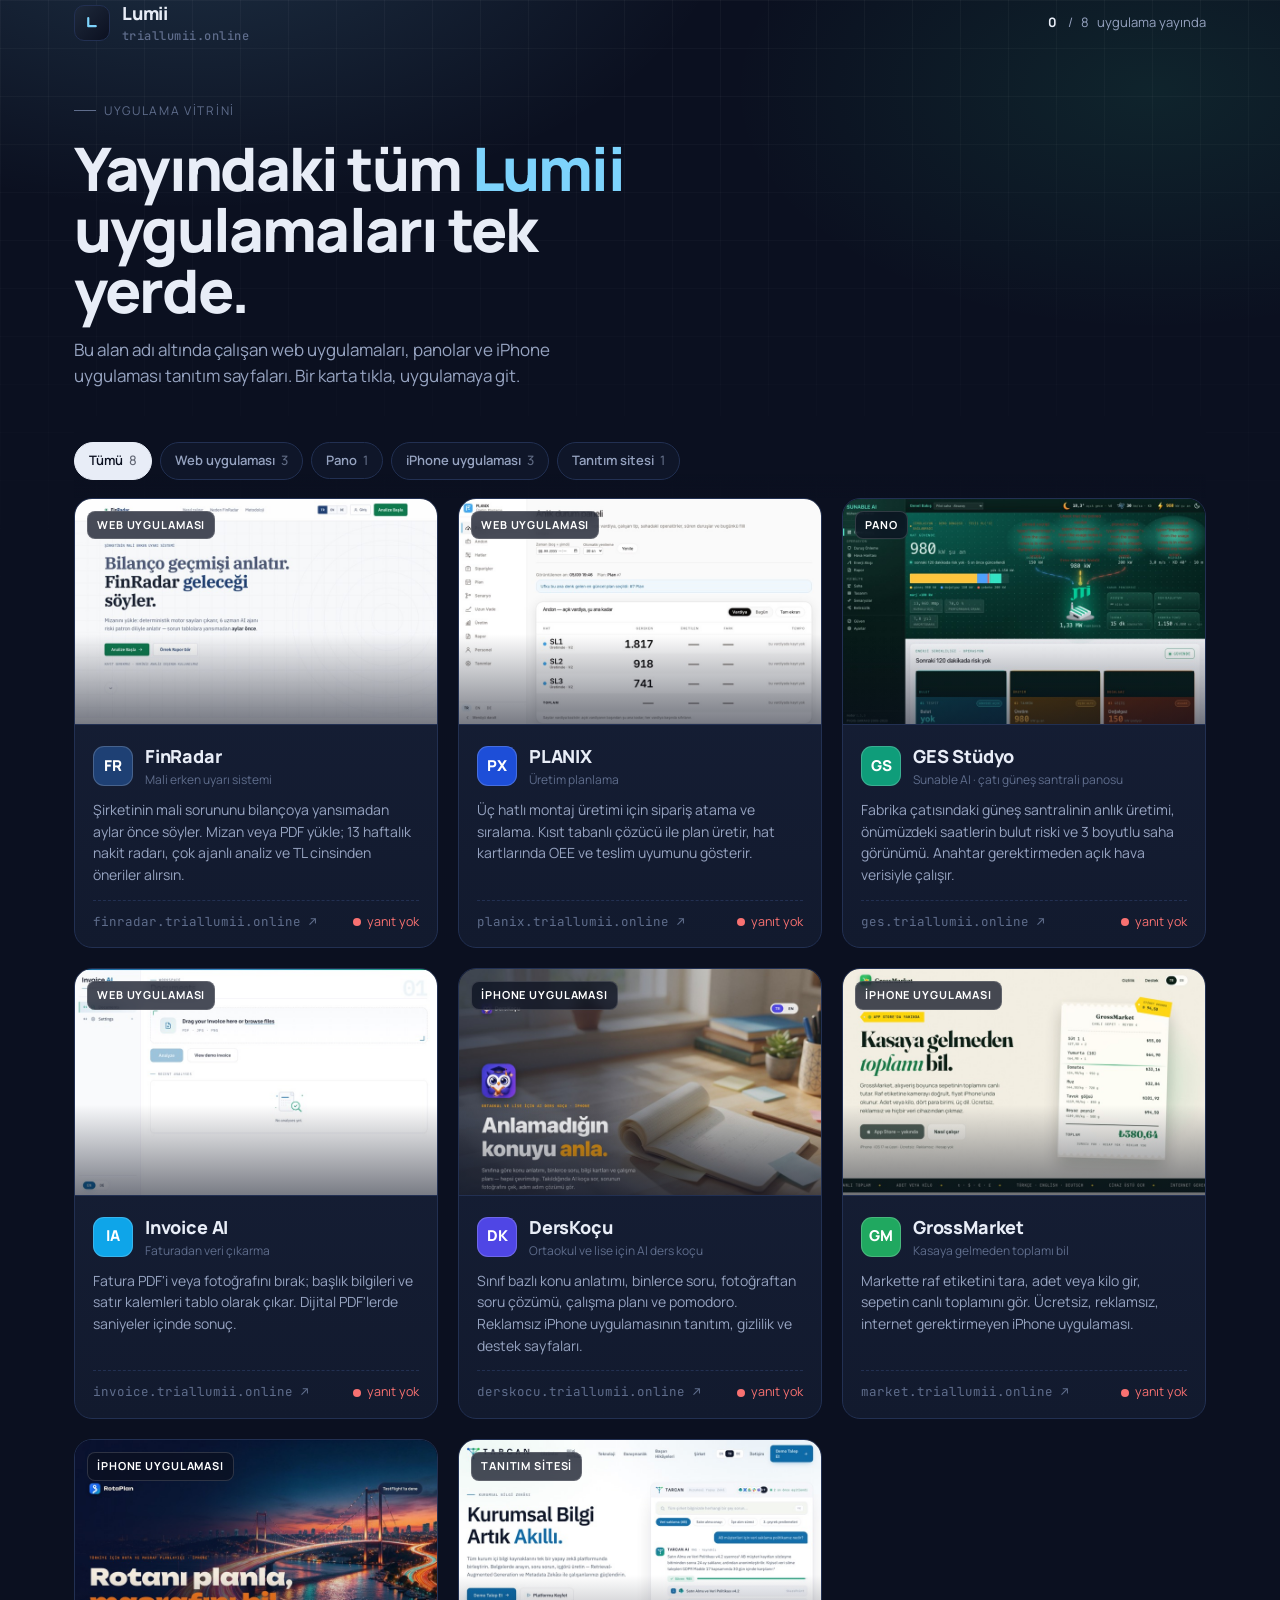
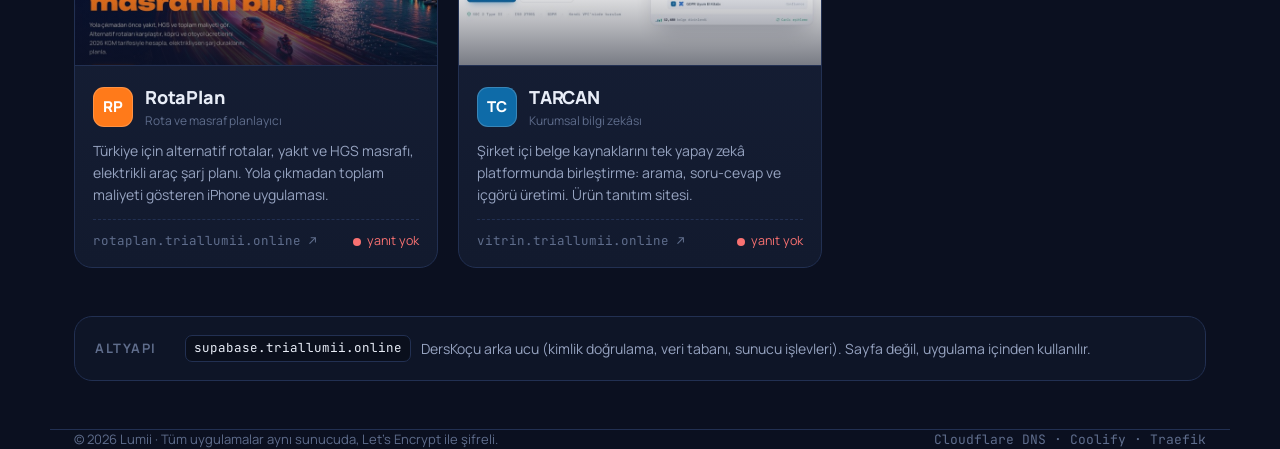
==== index.html @ c9bbf967 "triallumii.online ana sayfa: 8 proje kartı, canlılık kontrolü, nginx Dockerfile Co-Authored-By: Clau" ====
<!doctype html>
<html lang="tr">
<head>
<meta charset="utf-8">
<meta name="viewport" content="width=device-width, initial-scale=1">
<title>Lumii — triallumii.online</title>
<meta name="description" content="triallumii.online altında yayında olan Lumii uygulamaları ve tanıtım sayfaları: FinRadar, PLANIX, GES Stüdyo, Invoice AI, DersKoçu, GrossMarket, RotaPlan, TARCAN.">
<meta name="theme-color" content="#0b1020">
<meta property="og:title" content="Lumii — uygulama vitrini">
<meta property="og:description" content="triallumii.online altındaki tüm uygulamalar ve tanıtım sayfaları tek yerde.">
<link rel="icon" href="data:image/svg+xml,%3Csvg xmlns='http://www.w3.org/2000/svg' viewBox='0 0 64 64'%3E%3Crect width='64' height='64' rx='14' fill='%230b1020'/%3E%3Cpath d='M20 16v26h24' fill='none' stroke='%237dd3fc' stroke-width='7' stroke-linecap='round' stroke-linejoin='round'/%3E%3C/svg%3E">
<link rel="preconnect" href="https://fonts.googleapis.com">
<link rel="preconnect" href="https://fonts.gstatic.com" crossorigin>
<link href="https://fonts.googleapis.com/css2?family=Manrope:wght@500;600;700;800&family=JetBrains+Mono:wght@400;500&display=swap" rel="stylesheet">
<style>
  :root{
    --bg:#0b1020; --bg2:#0f172a; --card:#121a2e; --card2:#172038; --line:#223052;
    --fg:#e8edf7; --muted:#96a3c0; --dim:#5f6d8c; --accent:#7dd3fc; --ok:#34d399; --bad:#f87171; --wait:#fbbf24;
    --radius:18px;
  }
  *{box-sizing:border-box}
  html{scroll-behavior:smooth}
  body{margin:0;overflow-x:hidden;background:var(--bg);color:var(--fg);font-family:Manrope,system-ui,-apple-system,"Segoe UI",sans-serif;-webkit-font-smoothing:antialiased;line-height:1.5}
  a{color:inherit;text-decoration:none}
  .mono{font-family:"JetBrains Mono",ui-monospace,SFMono-Regular,Menlo,monospace}
  .wrap{max-width:1180px;margin:0 auto;padding:0 24px}

  /* arka plan dokusu */
  .bg{position:fixed;inset:0;z-index:-1;background:
      radial-gradient(900px 500px at 15% -10%, rgba(125,211,252,.16), transparent 60%),
      radial-gradient(700px 400px at 90% 10%, rgba(52,211,153,.10), transparent 60%),
      var(--bg)}
  .bg:after{content:"";position:absolute;inset:0;background-image:linear-gradient(rgba(255,255,255,.035) 1px,transparent 1px),linear-gradient(90deg,rgba(255,255,255,.035) 1px,transparent 1px);background-size:48px 48px;mask-image:linear-gradient(#000 0%,transparent 70%)}

  header{padding:28px 0}
  .top{display:flex;align-items:center;justify-content:space-between;gap:16px}
  .brand{display:flex;align-items:center;gap:12px;font-weight:800;letter-spacing:-.01em;font-size:18px}
  .brand .mark{width:36px;height:36px;border-radius:10px;background:linear-gradient(135deg,#1e293b,#0b1020);border:1px solid var(--line);display:grid;place-items:center}
  .brand .mark svg{width:20px;height:20px}
  .brand small{display:block;font-weight:500;font-size:12px;color:var(--dim);letter-spacing:.04em}
  .status{display:flex;align-items:center;gap:8px;font-size:13px;color:var(--muted)}
  .status b{color:var(--fg);font-weight:700}

  .hero{padding:48px 0 28px}
  .hero h1{font-size:clamp(34px,5.4vw,60px);line-height:1.02;letter-spacing:-.03em;margin:0 0 16px;font-weight:800;max-width:14ch}
  .hero h1 span{color:var(--accent)}
  .hero p{font-size:17px;color:var(--muted);max-width:56ch;margin:0}
  .kicker{display:inline-flex;align-items:center;gap:8px;font-size:12px;letter-spacing:.14em;text-transform:uppercase;color:var(--dim);margin-bottom:18px}
  .kicker:before{content:"";width:22px;height:1px;background:var(--dim)}

  .filters{display:flex;flex-wrap:wrap;gap:8px;padding:26px 0 18px;position:sticky;top:0;z-index:5;background:linear-gradient(var(--bg) 70%,transparent)}
  .chip{border:1px solid var(--line);background:rgba(18,26,46,.7);color:var(--muted);padding:8px 14px;border-radius:999px;font:inherit;font-size:13px;font-weight:600;cursor:pointer;backdrop-filter:blur(8px);transition:.15s}
  .chip:hover{color:var(--fg);border-color:#33466f}
  .chip[aria-pressed="true"]{background:var(--fg);color:var(--bg);border-color:var(--fg)}
  .chip .n{opacity:.6;margin-left:6px;font-weight:500}

  .grid{display:grid;grid-template-columns:repeat(auto-fill,minmax(min(300px,100%),1fr));gap:20px;padding-bottom:40px}
  .card{position:relative;min-width:0;display:flex;flex-direction:column;background:linear-gradient(180deg,var(--card2),var(--card));border:1px solid var(--line);border-radius:var(--radius);overflow:hidden;transition:transform .2s ease,border-color .2s ease,box-shadow .2s ease;--c:var(--accent)}
  .card:hover{transform:translateY(-4px);border-color:color-mix(in srgb,var(--c) 55%,var(--line));box-shadow:0 20px 50px -24px color-mix(in srgb,var(--c) 60%,transparent)}
  .card[hidden]{display:none}
  .shot{position:relative;aspect-ratio:16/10;overflow:hidden;background:#0a0f1c;border-bottom:1px solid var(--line)}
  .shot img{width:100%;height:100%;object-fit:cover;object-position:top;display:block;transition:transform .5s ease}
  .card:hover .shot img{transform:scale(1.03)}
  .shot:after{content:"";position:absolute;inset:0;background:linear-gradient(180deg,transparent 60%,rgba(11,16,32,.55))}
  .tag{position:absolute;top:12px;left:12px;z-index:1;font-size:11px;font-weight:700;letter-spacing:.08em;text-transform:uppercase;padding:5px 9px;border-radius:8px;background:rgba(11,16,32,.75);color:#fff;border:1px solid rgba(255,255,255,.15);backdrop-filter:blur(6px)}
  .body{padding:18px 18px 16px;display:flex;flex-direction:column;gap:10px;flex:1}
  .head{display:flex;align-items:center;gap:12px}
  .logo{width:40px;height:40px;border-radius:11px;flex:none;display:grid;place-items:center;font-weight:800;font-size:15px;color:#fff;background:var(--c);box-shadow:inset 0 0 0 1px rgba(255,255,255,.18)}
  .head h2{margin:0;font-size:18px;letter-spacing:-.01em;font-weight:800}
  .head .sub{font-size:12px;color:var(--dim);margin-top:1px}
  .desc{margin:0;color:var(--muted);font-size:14px;line-height:1.55;flex:1}
  .foot{display:flex;flex-wrap:wrap;align-items:center;justify-content:space-between;gap:10px;margin-top:4px;padding-top:12px;border-top:1px dashed var(--line);font-size:12.5px}
  .url{color:var(--dim);overflow-wrap:anywhere}
  .card:hover .url{color:var(--accent)}
  .live{display:inline-flex;align-items:center;gap:6px;color:var(--dim);white-space:nowrap}
  .live i{width:8px;height:8px;border-radius:50%;background:var(--dim);box-shadow:0 0 0 0 transparent}
  .live[data-state="ok"]{color:var(--ok)}   .live[data-state="ok"] i{background:var(--ok);box-shadow:0 0 0 4px rgba(52,211,153,.15)}
  .live[data-state="bad"]{color:var(--bad)} .live[data-state="bad"] i{background:var(--bad)}
  .live[data-state="wait"] i{background:var(--wait);animation:pulse 1s infinite alternate}
  @keyframes pulse{to{opacity:.35}}
  .go{position:absolute;inset:0;z-index:2}

  .infra{margin:8px 0 48px;border:1px solid var(--line);border-radius:var(--radius);padding:18px 20px;background:rgba(18,26,46,.5);display:flex;flex-wrap:wrap;align-items:center;gap:14px 28px}
  .infra h3{margin:0;font-size:13px;letter-spacing:.12em;text-transform:uppercase;color:var(--dim);font-weight:700}
  .infra .row{display:flex;align-items:center;gap:10px;font-size:14px;color:var(--muted)}
  .infra code{font-family:"JetBrains Mono",monospace;font-size:12.5px;color:var(--fg);background:#0a0f1c;border:1px solid var(--line);padding:3px 8px;border-radius:7px}

  footer{border-top:1px solid var(--line);padding:26px 0 40px;color:var(--dim);font-size:13px;display:flex;flex-wrap:wrap;gap:8px 24px;justify-content:space-between}
  footer a:hover{color:var(--fg)}

  @media (prefers-reduced-motion:reduce){*{transition:none!important;animation:none!important}}
  @media (max-width:640px){.hero{padding:28px 0 12px}.hero p{font-size:15px}.filters{padding-top:18px}.top{align-items:flex-start}.status{display:none}}
</style>
</head>
<body>
<div class="bg" aria-hidden="true"></div>

<header class="wrap">
  <div class="top">
    <a class="brand" href="/">
      <span class="mark" aria-hidden="true"><svg viewBox="0 0 64 64" fill="none"><path d="M20 16v26h24" stroke="#7dd3fc" stroke-width="7" stroke-linecap="round" stroke-linejoin="round"/></svg></span>
      <span>Lumii<small class="mono">triallumii.online</small></span>
    </a>
    <div class="status" id="summary"><b id="okCount">–</b>&nbsp;/ <span id="total">0</span> uygulama yayında</div>
  </div>
</header>

<main class="wrap">
  <section class="hero">
    <div class="kicker">Uygulama vitrini</div>
    <h1>Yayındaki tüm <span>Lumii</span> uygulamaları tek yerde.</h1>
    <p>Bu alan adı altında çalışan web uygulamaları, panolar ve iPhone uygulaması tanıtım sayfaları. Bir karta tıkla, uygulamaya git.</p>
  </section>

  <div class="filters" id="filters" role="group" aria-label="Kategoriye göre süz">
    <button class="chip" aria-pressed="true" data-f="all">Tümü<span class="n"></span></button>
    <button class="chip" aria-pressed="false" data-f="web">Web uygulaması<span class="n"></span></button>
    <button class="chip" aria-pressed="false" data-f="pano">Pano<span class="n"></span></button>
    <button class="chip" aria-pressed="false" data-f="ios">iPhone uygulaması<span class="n"></span></button>
    <button class="chip" aria-pressed="false" data-f="site">Tanıtım sitesi<span class="n"></span></button>
  </div>

  <section class="grid" id="grid" aria-label="Projeler"></section>

  <section class="infra" aria-label="Altyapı">
    <h3>Altyapı</h3>
    <div class="row"><code>supabase.triallumii.online</code> DersKoçu arka ucu (kimlik doğrulama, veri tabanı, sunucu işlevleri). Sayfa değil, uygulama içinden kullanılır.</div>
  </section>
</main>

<footer class="wrap">
  <span>© <span id="year"></span> Lumii · Tüm uygulamalar aynı sunucuda, Let's Encrypt ile şifreli.</span>
  <span class="mono">Cloudflare DNS · Coolify · Traefik</span>
</footer>

<script>
const PROJECTS = [
  { id:"finradar", name:"FinRadar", sub:"Mali erken uyarı sistemi", cat:"web", color:"#1e4074", mark:"FR",
    desc:"Şirketinin mali sorununu bilançoya yansımadan aylar önce söyler. Mizan veya PDF yükle; 13 haftalık nakit radarı, çok ajanlı analiz ve TL cinsinden öneriler alırsın." },
  { id:"planix", name:"PLANIX", sub:"Üretim planlama", cat:"web", color:"#1d4ed8", mark:"PX",
    desc:"Üç hatlı montaj üretimi için sipariş atama ve sıralama. Kısıt tabanlı çözücü ile plan üretir, hat kartlarında OEE ve teslim uyumunu gösterir." },
  { id:"ges", name:"GES Stüdyo", sub:"Sunable AI · çatı güneş santrali panosu", cat:"pano", color:"#0f9d7a", mark:"GS",
    desc:"Fabrika çatısındaki güneş santralinin anlık üretimi, önümüzdeki saatlerin bulut riski ve 3 boyutlu saha görünümü. Anahtar gerektirmeden açık hava verisiyle çalışır." },
  { id:"invoice", name:"Invoice AI", sub:"Faturadan veri çıkarma", cat:"web", color:"#0ea5e9", mark:"IA",
    desc:"Fatura PDF'i veya fotoğrafını bırak; başlık bilgileri ve satır kalemleri tablo olarak çıkar. Dijital PDF'lerde saniyeler içinde sonuç." },
  { id:"derskocu", name:"DersKoçu", sub:"Ortaokul ve lise için AI ders koçu", cat:"ios", color:"#4f46e5", mark:"DK",
    desc:"Sınıf bazlı konu anlatımı, binlerce soru, fotoğraftan soru çözümü, çalışma planı ve pomodoro. Reklamsız iPhone uygulamasının tanıtım, gizlilik ve destek sayfaları." },
  { id:"market", name:"GrossMarket", sub:"Kasaya gelmeden toplamı bil", cat:"ios", color:"#20a860", mark:"GM",
    desc:"Markette raf etiketini tara, adet veya kilo gir, sepetin canlı toplamını gör. Ücretsiz, reklamsız, internet gerektirmeyen iPhone uygulaması." },
  { id:"rotaplan", name:"RotaPlan", sub:"Rota ve masraf planlayıcı", cat:"ios", color:"#ff7a1a", mark:"RP",
    desc:"Türkiye için alternatif rotalar, yakıt ve HGS masrafı, elektrikli araç şarj planı. Yola çıkmadan toplam maliyeti gösteren iPhone uygulaması." },
  { id:"vitrin", name:"TARCAN", sub:"Kurumsal bilgi zekâsı", cat:"site", color:"#0e6ba8", mark:"TC",
    desc:"Şirket içi belge kaynaklarını tek yapay zekâ platformunda birleştirme: arama, soru-cevap ve içgörü üretimi. Ürün tanıtım sitesi." },
];
const CATS = { web:"Web uygulaması", pano:"Pano", ios:"iPhone uygulaması", site:"Tanıtım sitesi" };

const grid = document.getElementById("grid");
grid.innerHTML = PROJECTS.map(p => {
  const url = `https://${p.id}.triallumii.online`;
  return `<article class="card" data-cat="${p.cat}" style="--c:${p.color}">
    <div class="shot"><span class="tag">${CATS[p.cat]}</span><img src="/assets/${p.id}.jpg" alt="${p.name} ekran görüntüsü" loading="lazy" width="800" height="500"></div>
    <div class="body">
      <div class="head"><span class="logo" aria-hidden="true">${p.mark}</span><div><h2>${p.name}</h2><div class="sub">${p.sub}</div></div></div>
      <p class="desc">${p.desc}</p>
      <div class="foot"><span class="url mono">${p.id}.triallumii.online ↗</span><span class="live" data-state="wait" data-url="${url}"><i></i><span>kontrol</span></span></div>
    </div>
    <a class="go" href="${url}" aria-label="${p.name} uygulamasını aç"></a>
  </article>`;
}).join("");

/* süzgeç */
const chips = [...document.querySelectorAll("#filters .chip")];
const counts = { all: PROJECTS.length };
PROJECTS.forEach(p => counts[p.cat] = (counts[p.cat]||0)+1);
chips.forEach(c => { c.querySelector(".n").textContent = counts[c.dataset.f] || 0; });
chips.forEach(c => c.addEventListener("click", () => {
  chips.forEach(x => x.setAttribute("aria-pressed", x===c));
  const f = c.dataset.f;
  document.querySelectorAll(".card").forEach(card => card.hidden = !(f==="all" || card.dataset.cat===f));
}));

/* canlılık kontrolü: siteler farklı kaynaklarda, bu yüzden yalnız erişilebilirliği ölçer */
document.getElementById("total").textContent = PROJECTS.length;
let ok = 0;
async function ping(el){
  const ctrl = new AbortController(); const t = setTimeout(() => ctrl.abort(), 7000);
  try { await fetch(el.dataset.url + "/?_=" + Date.now(), { mode:"no-cors", cache:"no-store", signal:ctrl.signal });
        el.dataset.state = "ok"; el.lastElementChild.textContent = "yayında"; ok++; }
  catch { el.dataset.state = "bad"; el.lastElementChild.textContent = "yanıt yok"; }
  finally { clearTimeout(t); document.getElementById("okCount").textContent = ok; }
}
document.querySelectorAll(".live").forEach(ping);
document.getElementById("year").textContent = new Date().getFullYear();
</script>
</body>
</html>
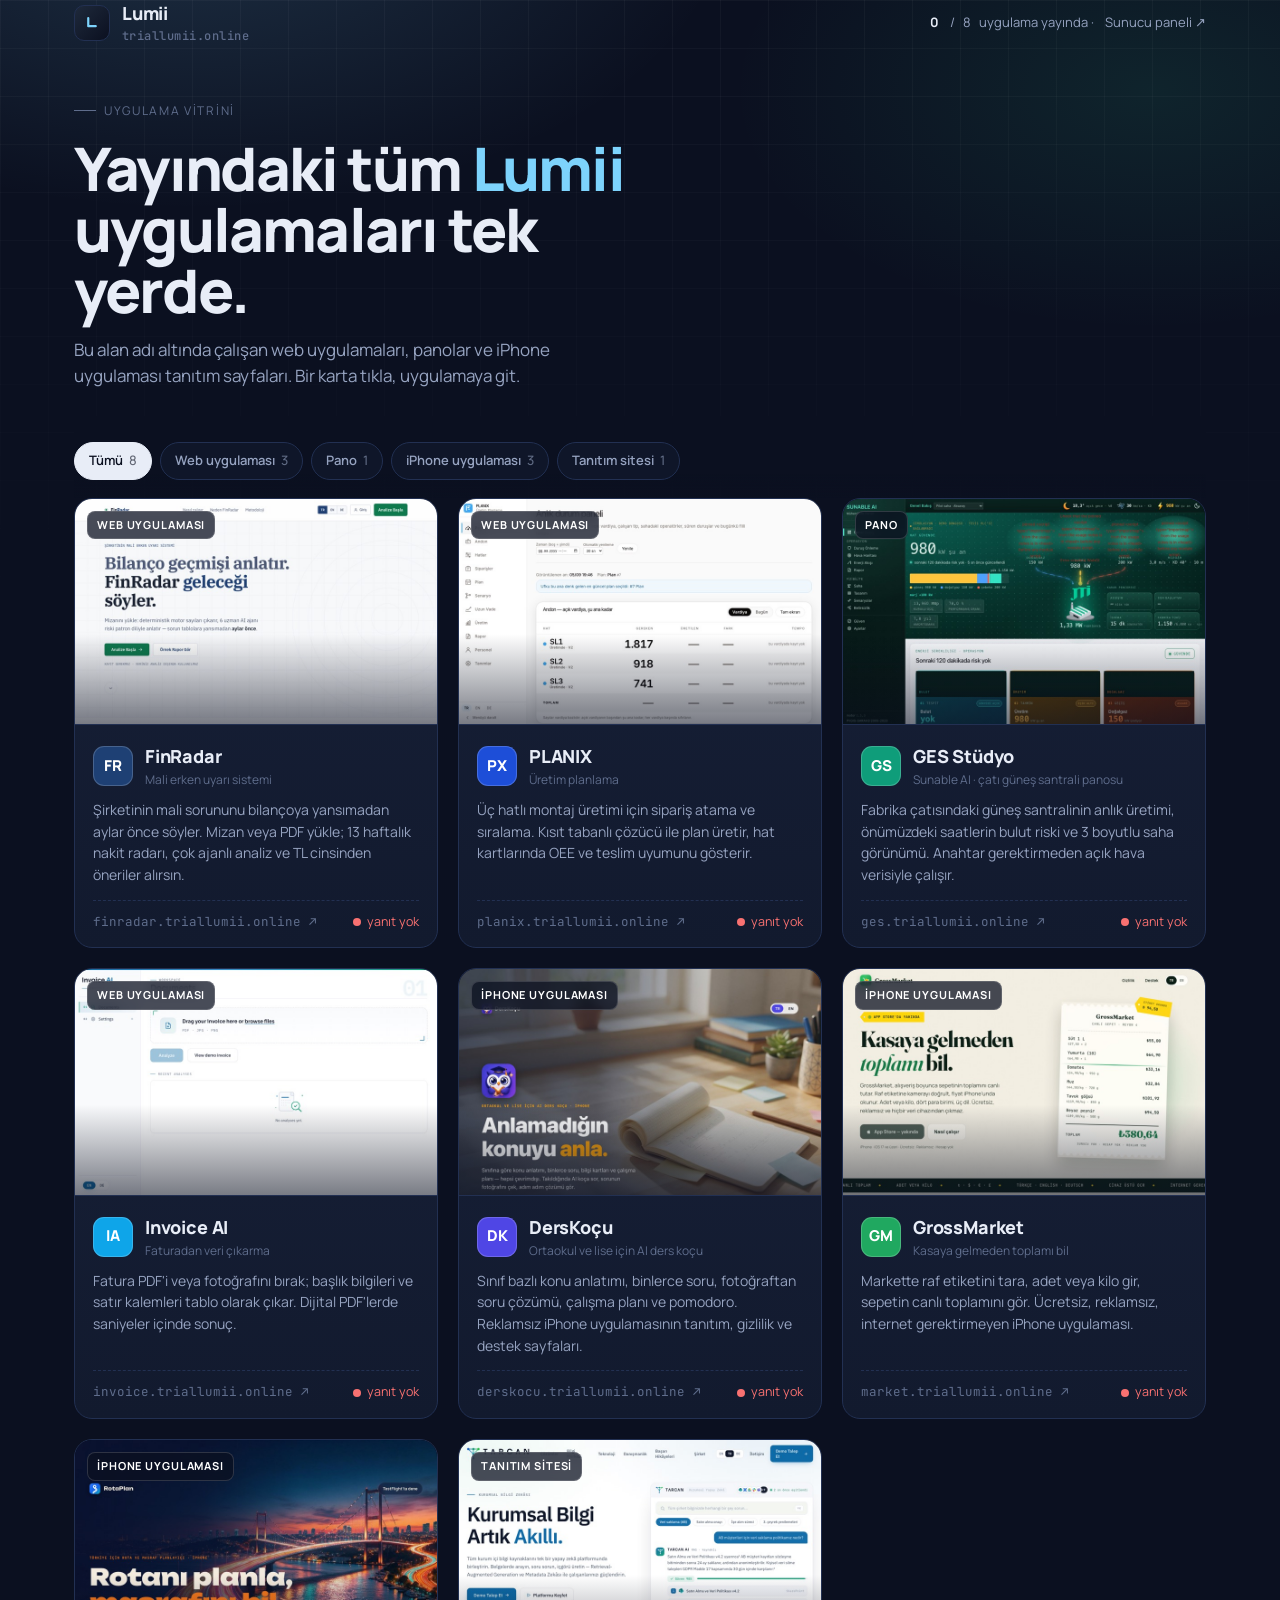
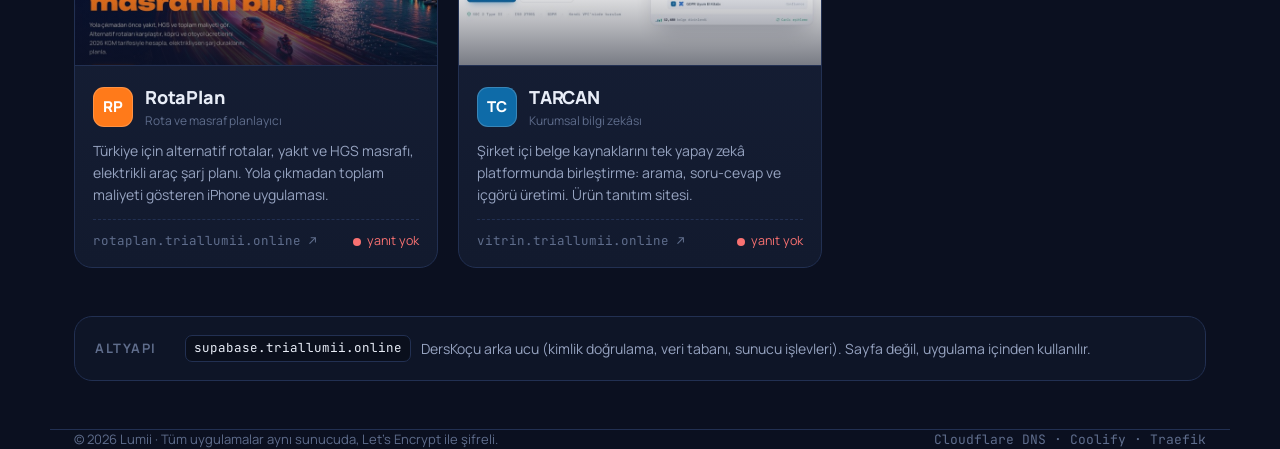
==== commit bda72fb9: "Sunucu paneli (/durum): stdlib durum ajanı + basic auth + compose Co-Authored-By: Claude Fable 5.1 <" ====
--- a/index.html
+++ b/index.html
@@ -101,7 +101,7 @@
       <span class="mark" aria-hidden="true"><svg viewBox="0 0 64 64" fill="none"><path d="M20 16v26h24" stroke="#7dd3fc" stroke-width="7" stroke-linecap="round" stroke-linejoin="round"/></svg></span>
       <span>Lumii<small class="mono">triallumii.online</small></span>
     </a>
-    <div class="status" id="summary"><b id="okCount">–</b>&nbsp;/ <span id="total">0</span> uygulama yayında</div>
+    <div class="status" id="summary"><b id="okCount">–</b>&nbsp;/ <span id="total">0</span> uygulama yayında&nbsp;·&nbsp;<a href="/durum" title="Şifre korumalı sunucu paneli">Sunucu paneli ↗</a></div>
   </div>
 </header>
 
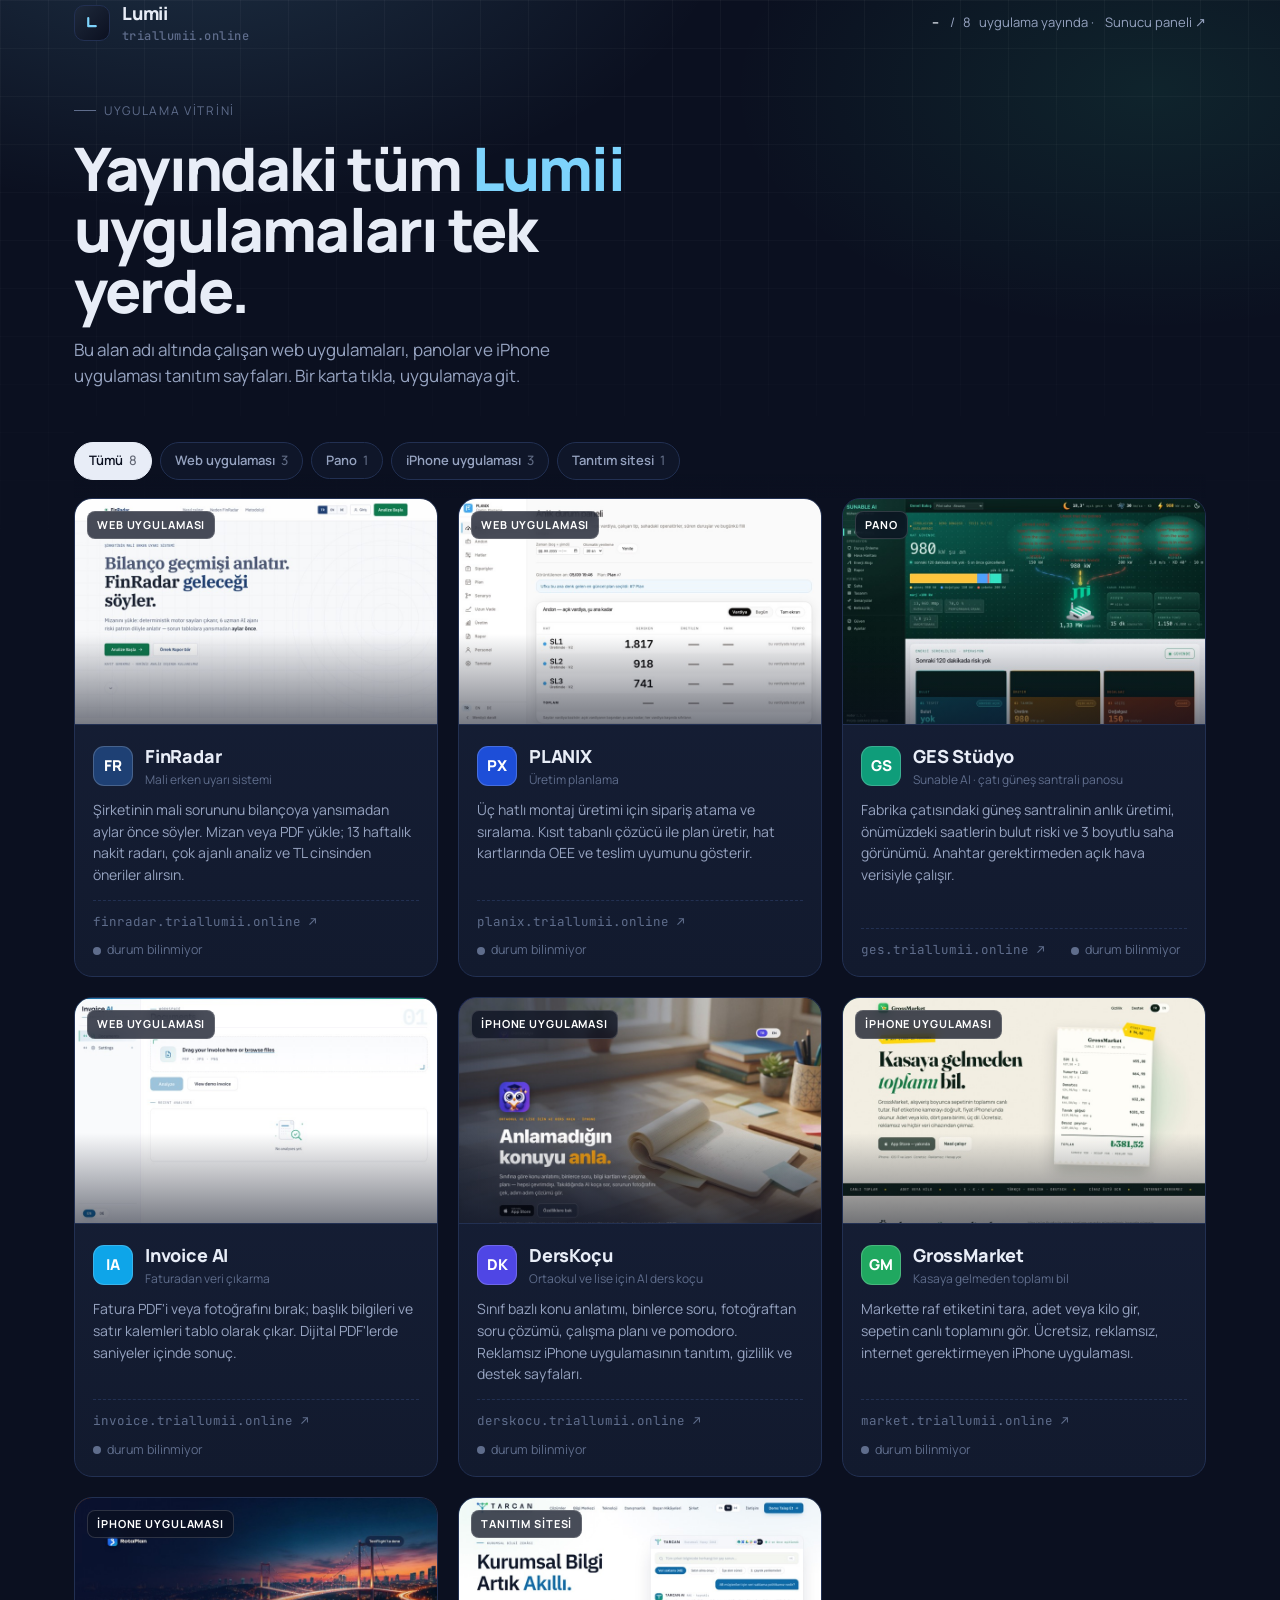
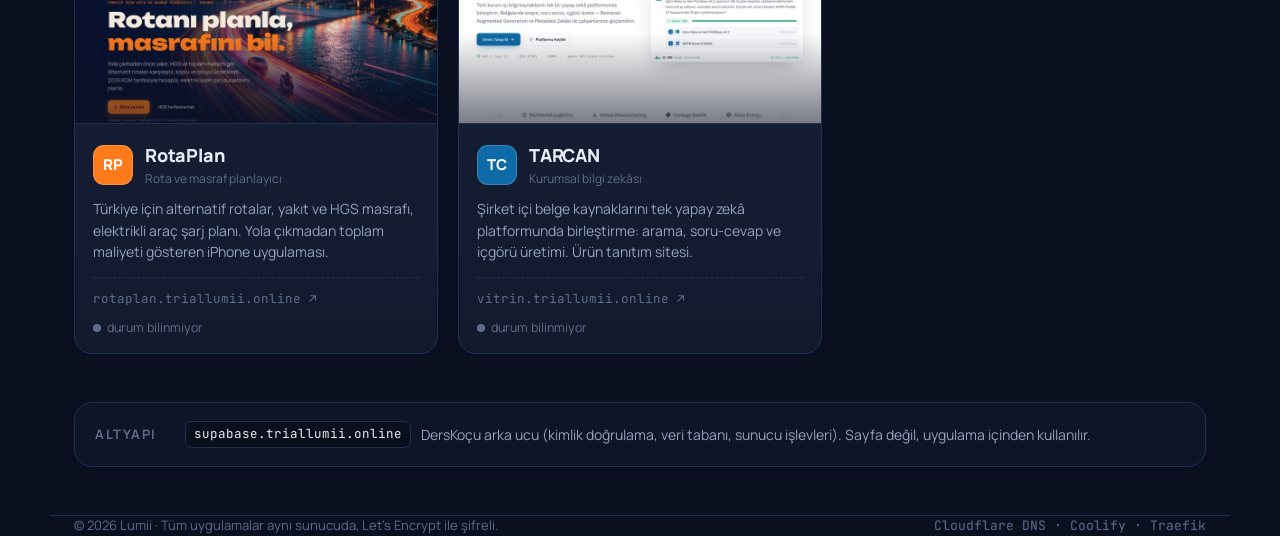
==== commit 21b2f0f3: "Panele 2FA girisi, guvenlik panosu ve dogru canlilik rozetleri ekle - Basic auth yerine sifre + TOTP" ====
--- a/index.html
+++ b/index.html
@@ -58,11 +58,15 @@
   .card{position:relative;min-width:0;display:flex;flex-direction:column;background:linear-gradient(180deg,var(--card2),var(--card));border:1px solid var(--line);border-radius:var(--radius);overflow:hidden;transition:transform .2s ease,border-color .2s ease,box-shadow .2s ease;--c:var(--accent)}
   .card:hover{transform:translateY(-4px);border-color:color-mix(in srgb,var(--c) 55%,var(--line));box-shadow:0 20px 50px -24px color-mix(in srgb,var(--c) 60%,transparent)}
   .card[hidden]{display:none}
-  .shot{position:relative;aspect-ratio:16/10;overflow:hidden;background:#0a0f1c;border-bottom:1px solid var(--line)}
-  .shot img{width:100%;height:100%;object-fit:cover;object-position:top;display:block;transition:transform .5s ease}
+  .shot{position:relative;z-index:0;aspect-ratio:16/10;overflow:hidden;background:#0a0f1c;border-bottom:1px solid var(--line)}
+  .shot img{position:relative;z-index:1;width:100%;height:100%;object-fit:cover;object-position:top;display:block;transition:transform .5s ease}
   .card:hover .shot img{transform:scale(1.03)}
-  .shot:after{content:"";position:absolute;inset:0;background:linear-gradient(180deg,transparent 60%,rgba(11,16,32,.55))}
-  .tag{position:absolute;top:12px;left:12px;z-index:1;font-size:11px;font-weight:700;letter-spacing:.08em;text-transform:uppercase;padding:5px 9px;border-radius:8px;background:rgba(11,16,32,.75);color:#fff;border:1px solid rgba(255,255,255,.15);backdrop-filter:blur(6px)}
+  .shot:after{content:"";position:absolute;inset:0;z-index:2;background:linear-gradient(180deg,transparent 60%,rgba(11,16,32,.55))}
+  .fallback{position:absolute;inset:0;z-index:0;display:grid;place-content:center;justify-items:center;gap:10px;text-align:center;padding:16px;
+    background:linear-gradient(150deg,color-mix(in srgb,var(--c) 60%,#0a0f1c),#0a0f1c 78%)}
+  .fallback b{font-size:30px;font-weight:800;letter-spacing:.04em;color:#fff;opacity:.95;line-height:1}
+  .fallback span{font-size:12px;color:rgba(255,255,255,.6);letter-spacing:.06em}
+  .tag{position:absolute;top:12px;left:12px;z-index:3;font-size:11px;font-weight:700;letter-spacing:.08em;text-transform:uppercase;padding:5px 9px;border-radius:8px;background:rgba(11,16,32,.75);color:#fff;border:1px solid rgba(255,255,255,.15);backdrop-filter:blur(6px)}
   .body{padding:18px 18px 16px;display:flex;flex-direction:column;gap:10px;flex:1}
   .head{display:flex;align-items:center;gap:12px}
   .logo{width:40px;height:40px;border-radius:11px;flex:none;display:grid;place-items:center;font-weight:800;font-size:15px;color:#fff;background:var(--c);box-shadow:inset 0 0 0 1px rgba(255,255,255,.18)}
@@ -76,7 +80,9 @@
   .live i{width:8px;height:8px;border-radius:50%;background:var(--dim);box-shadow:0 0 0 0 transparent}
   .live[data-state="ok"]{color:var(--ok)}   .live[data-state="ok"] i{background:var(--ok);box-shadow:0 0 0 4px rgba(52,211,153,.15)}
   .live[data-state="bad"]{color:var(--bad)} .live[data-state="bad"] i{background:var(--bad)}
+  .live[data-state="na"]{color:var(--dim)}  .live[data-state="na"] i{background:var(--dim)}
   .live[data-state="wait"] i{background:var(--wait);animation:pulse 1s infinite alternate}
+  .live .ms{color:var(--dim);font-size:11px;font-weight:500}
   @keyframes pulse{to{opacity:.35}}
   .go{position:absolute;inset:0;z-index:2}
 
@@ -158,11 +164,13 @@
 grid.innerHTML = PROJECTS.map(p => {
   const url = `https://${p.id}.triallumii.online`;
   return `<article class="card" data-cat="${p.cat}" style="--c:${p.color}">
-    <div class="shot"><span class="tag">${CATS[p.cat]}</span><img src="/assets/${p.id}.jpg" alt="${p.name} ekran görüntüsü" loading="lazy" width="800" height="500"></div>
+    <div class="shot"><span class="tag">${CATS[p.cat]}</span>
+      <div class="fallback" aria-hidden="true"><b>${p.mark}</b><span>${p.name}</span></div>
+      <img src="/assets/${p.id}.jpg" data-src="/assets/${p.id}.jpg" alt="${p.name} ekran görüntüsü" loading="lazy" width="800" height="500" onerror="shotFail(this)"></div>
     <div class="body">
       <div class="head"><span class="logo" aria-hidden="true">${p.mark}</span><div><h2>${p.name}</h2><div class="sub">${p.sub}</div></div></div>
       <p class="desc">${p.desc}</p>
-      <div class="foot"><span class="url mono">${p.id}.triallumii.online ↗</span><span class="live" data-state="wait" data-url="${url}"><i></i><span>kontrol</span></span></div>
+      <div class="foot"><span class="url mono">${p.id}.triallumii.online ↗</span><span class="live" data-state="wait" data-id="${p.id}"><i></i><span class="lbl">kontrol</span><span class="ms mono"></span></span></div>
     </div>
     <a class="go" href="${url}" aria-label="${p.name} uygulamasını aç"></a>
   </article>`;
@@ -179,17 +187,60 @@
   document.querySelectorAll(".card").forEach(card => card.hidden = !(f==="all" || card.dataset.cat===f));
 }));
 
-/* canlılık kontrolü: siteler farklı kaynaklarda, bu yüzden yalnız erişilebilirliği ölçer */
+/* ekran görüntüsü yüklenemezse: bir kez yeniden dene, sonra renkli yedeğe düş */
+function shotFail(img){
+  if(!img.dataset.retried){ img.dataset.retried = "1"; img.src = img.dataset.src + "?r=" + Date.now(); return; }
+  img.remove();
+}
+
+/* canlılık: tarayıcı tahmini değil, sunucunun gerçek prob sonucu (/api/public/apps) */
+const STATUS_URL = "/api/public/apps";
+const okCount = document.getElementById("okCount");
+const summary = document.getElementById("summary");
+const lives = new Map([...document.querySelectorAll(".live")].map(el => [el.dataset.id, el]));
 document.getElementById("total").textContent = PROJECTS.length;
-let ok = 0;
-async function ping(el){
-  const ctrl = new AbortController(); const t = setTimeout(() => ctrl.abort(), 7000);
-  try { await fetch(el.dataset.url + "/?_=" + Date.now(), { mode:"no-cors", cache:"no-store", signal:ctrl.signal });
-        el.dataset.state = "ok"; el.lastElementChild.textContent = "yayında"; ok++; }
-  catch { el.dataset.state = "bad"; el.lastElementChild.textContent = "yanıt yok"; }
-  finally { clearTimeout(t); document.getElementById("okCount").textContent = ok; }
+
+function setLive(el, state, label, ms){
+  if(!el) return;
+  el.dataset.state = state;
+  el.querySelector(".lbl").textContent = label;
+  el.querySelector(".ms").textContent = (state !== "na" && Number.isFinite(ms)) ? Math.round(ms) + " ms" : "";
 }
-document.querySelectorAll(".live").forEach(ping);
+
+async function refreshStatus(){
+  let apps = null, at = null;
+  try{
+    const ctrl = new AbortController(); const t = setTimeout(() => ctrl.abort(), 8000);
+    const r = await fetch(STATUS_URL + "?_=" + Date.now(), { cache:"no-store", signal:ctrl.signal });
+    clearTimeout(t);
+    if(r.ok){
+      const d = await r.json();
+      if(d && d.apps && typeof d.apps === "object"){ apps = d.apps; at = d.generated_at; }
+    }
+  }catch{}
+
+  if(!apps){                       /* veri yok → kırmızı değil, nötr */
+    lives.forEach(el => setLive(el, "na", "durum bilinmiyor"));
+    okCount.textContent = "–";
+    summary.title = "Durum verisi alınamadı";
+    return;
+  }
+
+  let ok = 0, known = 0;
+  PROJECTS.forEach(p => {
+    const el = lives.get(p.id), a = apps[p.id];
+    if(!a || typeof a.up !== "boolean"){ setLive(el, "na", "durum bilinmiyor"); return; }
+    known++;
+    if(a.up){ ok++; setLive(el, "ok", "yayında", a.ms); }
+    else { setLive(el, "bad", "yanıt yok", a.ms); }
+  });
+  okCount.textContent = known ? ok : "–";
+  const d = at ? new Date(at) : null;
+  summary.title = d && !isNaN(d) ? "Son kontrol: " + d.toLocaleTimeString("tr-TR", {hour:"2-digit", minute:"2-digit"}) : "";
+}
+
+refreshStatus();
+setInterval(refreshStatus, 60000);
 document.getElementById("year").textContent = new Date().getFullYear();
 </script>
 </body>
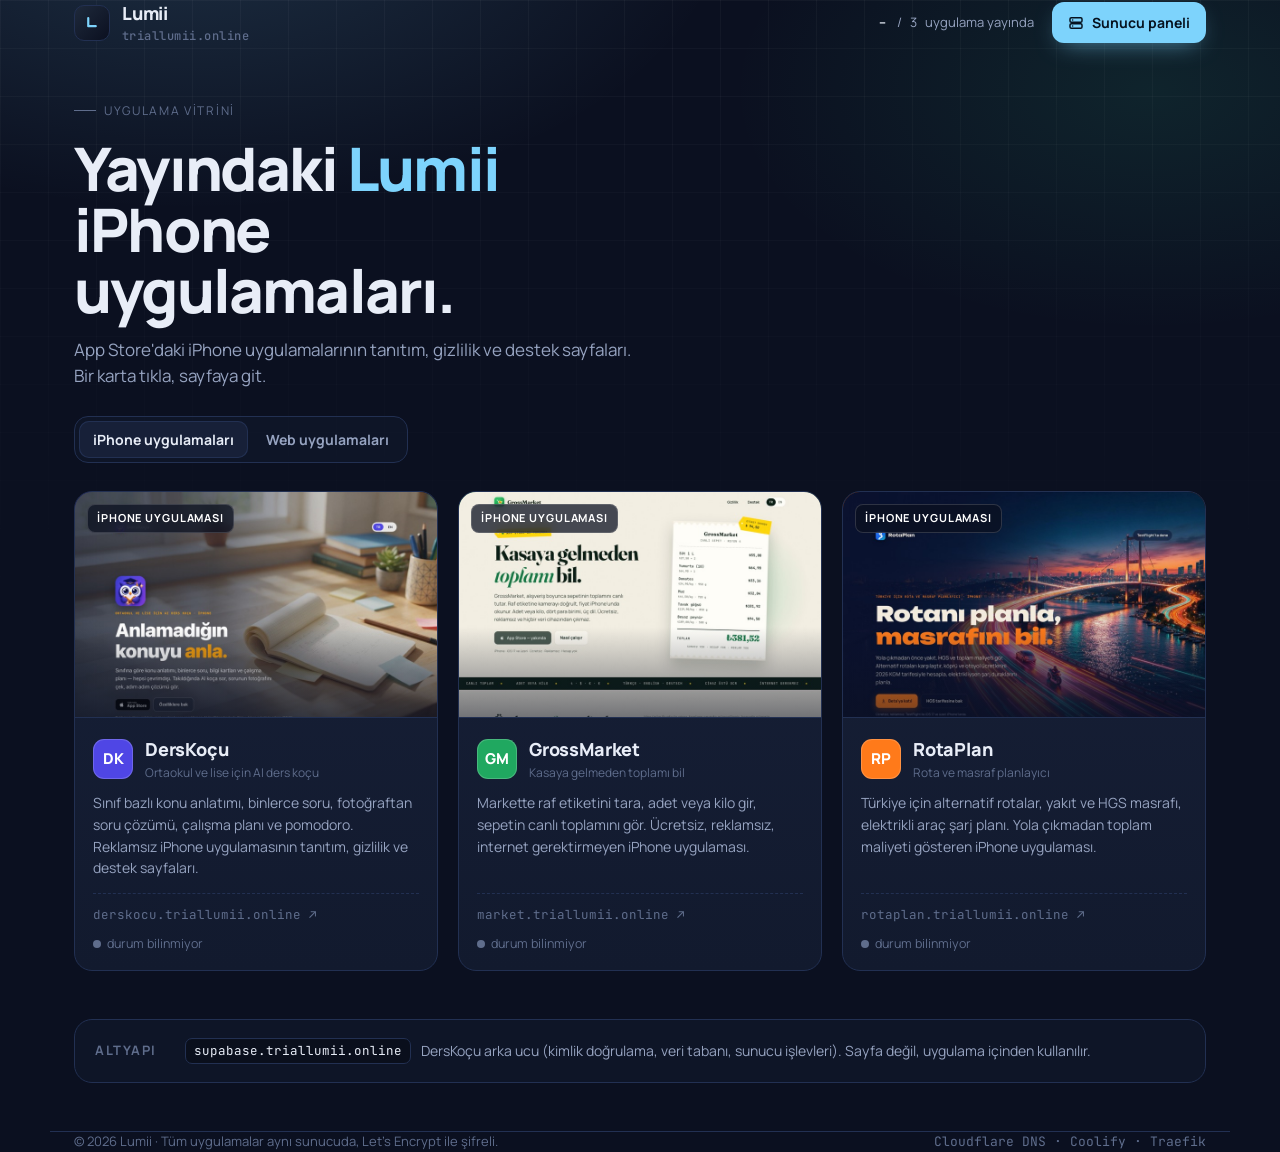
==== commit ce3d9163: "Vitrini ikiye böl: web uygulamaları web.triallumii.online'da, iPhone uygulamaları kökte; belirgin Su" ====
--- a/index.html
+++ b/index.html
@@ -3,7 +3,7 @@
 <head>
 <meta charset="utf-8">
 <meta name="viewport" content="width=device-width, initial-scale=1">
-<title>Lumii — triallumii.online</title>
+<title>Lumii — iPhone uygulamaları</title>
 <meta name="description" content="triallumii.online altında yayında olan Lumii uygulamaları ve tanıtım sayfaları: FinRadar, PLANIX, GES Stüdyo, Invoice AI, DersKoçu, GrossMarket, RotaPlan, TARCAN.">
 <meta name="theme-color" content="#0b1020">
 <meta property="og:title" content="Lumii — uygulama vitrini">
@@ -40,6 +40,15 @@
   .brand small{display:block;font-weight:500;font-size:12px;color:var(--dim);letter-spacing:.04em}
   .status{display:flex;align-items:center;gap:8px;font-size:13px;color:var(--muted)}
   .status b{color:var(--fg);font-weight:700}
+  .actions{display:flex;align-items:center;gap:18px}
+  .panel-btn{display:inline-flex;align-items:center;gap:8px;padding:10px 16px;border-radius:12px;font-size:14px;font-weight:700;color:#06121f;background:var(--accent);box-shadow:0 8px 24px -10px rgba(125,211,252,.7);transition:transform .15s ease,background .15s ease;white-space:nowrap}
+  .panel-btn:hover{background:#bae6fd;transform:translateY(-1px)}
+  .panel-btn svg{width:16px;height:16px;flex:none}
+  .sites{display:inline-flex;gap:4px;padding:4px;margin-top:28px;border:1px solid var(--line);border-radius:14px;background:rgba(18,26,46,.6)}
+  .sites a{padding:8px 14px;border-radius:10px;font-size:14px;font-weight:700;color:var(--muted)}
+  .sites a:hover{color:var(--fg)}
+  .sites a[aria-current="page"]{background:var(--card2);color:var(--fg);box-shadow:inset 0 0 0 1px var(--line)}
+  .filters[hidden]{display:none}
 
   .hero{padding:48px 0 28px}
   .hero h1{font-size:clamp(34px,5.4vw,60px);line-height:1.02;letter-spacing:-.03em;margin:0 0 16px;font-weight:800;max-width:14ch}
@@ -95,7 +104,7 @@
   footer a:hover{color:var(--fg)}
 
   @media (prefers-reduced-motion:reduce){*{transition:none!important;animation:none!important}}
-  @media (max-width:640px){.hero{padding:28px 0 12px}.hero p{font-size:15px}.filters{padding-top:18px}.top{align-items:flex-start}.status{display:none}}
+  @media (max-width:640px){.hero{padding:28px 0 12px}.hero p{font-size:15px}.filters{padding-top:18px}.top{align-items:center}.status{display:none}.panel-btn{padding:9px 12px;font-size:13px}.brand small{display:none}}
 </style>
 </head>
 <body>
@@ -105,24 +114,32 @@
   <div class="top">
     <a class="brand" href="/">
       <span class="mark" aria-hidden="true"><svg viewBox="0 0 64 64" fill="none"><path d="M20 16v26h24" stroke="#7dd3fc" stroke-width="7" stroke-linecap="round" stroke-linejoin="round"/></svg></span>
-      <span>Lumii<small class="mono">triallumii.online</small></span>
+      <span>Lumii<small class="mono" id="host">triallumii.online</small></span>
     </a>
-    <div class="status" id="summary"><b id="okCount">–</b>&nbsp;/ <span id="total">0</span> uygulama yayında&nbsp;·&nbsp;<a href="/durum" title="Şifre korumalı sunucu paneli">Sunucu paneli ↗</a></div>
+    <div class="actions">
+      <div class="status" id="summary"><b id="okCount">–</b>&nbsp;/ <span id="total">0</span> uygulama yayında</div>
+      <a class="panel-btn" href="https://triallumii.online/durum" title="Şifre korumalı sunucu paneli">
+        <svg viewBox="0 0 24 24" fill="none" stroke="currentColor" stroke-width="2.2" stroke-linecap="round" stroke-linejoin="round" aria-hidden="true"><rect x="3" y="4" width="18" height="7" rx="2"/><rect x="3" y="13" width="18" height="7" rx="2"/><path d="M7 7.5h.01M7 16.5h.01"/></svg>
+        Sunucu paneli</a>
+    </div>
   </div>
 </header>
 
 <main class="wrap">
   <section class="hero">
     <div class="kicker">Uygulama vitrini</div>
-    <h1>Yayındaki tüm <span>Lumii</span> uygulamaları tek yerde.</h1>
-    <p>Bu alan adı altında çalışan web uygulamaları, panolar ve iPhone uygulaması tanıtım sayfaları. Bir karta tıkla, uygulamaya git.</p>
+    <h1 id="heroTitle">Yayındaki <span>Lumii</span> iPhone uygulamaları.</h1>
+    <p id="heroText">App Store'daki iPhone uygulamalarının tanıtım, gizlilik ve destek sayfaları. Bir karta tıkla, sayfaya git.</p>
+    <nav class="sites" aria-label="Vitrinler">
+      <a href="https://triallumii.online/" data-site="ios">iPhone uygulamaları</a>
+      <a href="https://web.triallumii.online/" data-site="web">Web uygulamaları</a>
+    </nav>
   </section>
 
   <div class="filters" id="filters" role="group" aria-label="Kategoriye göre süz">
     <button class="chip" aria-pressed="true" data-f="all">Tümü<span class="n"></span></button>
     <button class="chip" aria-pressed="false" data-f="web">Web uygulaması<span class="n"></span></button>
     <button class="chip" aria-pressed="false" data-f="pano">Pano<span class="n"></span></button>
-    <button class="chip" aria-pressed="false" data-f="ios">iPhone uygulaması<span class="n"></span></button>
     <button class="chip" aria-pressed="false" data-f="site">Tanıtım sitesi<span class="n"></span></button>
   </div>
 
@@ -160,8 +177,22 @@
 ];
 const CATS = { web:"Web uygulaması", pano:"Pano", ios:"iPhone uygulaması", site:"Tanıtım sitesi" };
 
+/* iki vitrin, tek sayfa: web.triallumii.online → web/pano/tanıtım, triallumii.online → iPhone.
+   Yerel denemede ?site=web ile web görünümü açılır. */
+const SITE = (location.hostname.startsWith("web.") || new URLSearchParams(location.search).get("site") === "web") ? "web" : "ios";
+const SHOWN = PROJECTS.filter(p => SITE === "web" ? p.cat !== "ios" : p.cat === "ios");
+document.querySelectorAll(".sites a").forEach(a => { if(a.dataset.site === SITE) a.setAttribute("aria-current", "page"); });
+if(SITE === "web"){
+  document.getElementById("host").textContent = "web.triallumii.online";
+  document.getElementById("heroTitle").innerHTML = "Yayındaki <span>Lumii</span> web uygulamaları.";
+  document.getElementById("heroText").textContent = "Tarayıcıda çalışan web uygulamaları, panolar ve tanıtım siteleri. Bir karta tıkla, uygulamaya git.";
+  document.title = "Lumii — web uygulamaları";
+} else {
+  document.getElementById("filters").hidden = true;   /* tek kategori, süzgeç gereksiz */
+}
+
 const grid = document.getElementById("grid");
-grid.innerHTML = PROJECTS.map(p => {
+grid.innerHTML = SHOWN.map(p => {
   const url = `https://${p.id}.triallumii.online`;
   return `<article class="card" data-cat="${p.cat}" style="--c:${p.color}">
     <div class="shot"><span class="tag">${CATS[p.cat]}</span>
@@ -178,8 +209,8 @@
 
 /* süzgeç */
 const chips = [...document.querySelectorAll("#filters .chip")];
-const counts = { all: PROJECTS.length };
-PROJECTS.forEach(p => counts[p.cat] = (counts[p.cat]||0)+1);
+const counts = { all: SHOWN.length };
+SHOWN.forEach(p => counts[p.cat] = (counts[p.cat]||0)+1);
 chips.forEach(c => { c.querySelector(".n").textContent = counts[c.dataset.f] || 0; });
 chips.forEach(c => c.addEventListener("click", () => {
   chips.forEach(x => x.setAttribute("aria-pressed", x===c));
@@ -198,7 +229,7 @@
 const okCount = document.getElementById("okCount");
 const summary = document.getElementById("summary");
 const lives = new Map([...document.querySelectorAll(".live")].map(el => [el.dataset.id, el]));
-document.getElementById("total").textContent = PROJECTS.length;
+document.getElementById("total").textContent = SHOWN.length;
 
 function setLive(el, state, label, ms){
   if(!el) return;
@@ -227,7 +258,7 @@
   }
 
   let ok = 0, known = 0;
-  PROJECTS.forEach(p => {
+  SHOWN.forEach(p => {
     const el = lives.get(p.id), a = apps[p.id];
     if(!a || typeof a.up !== "boolean"){ setLive(el, "na", "durum bilinmiyor"); return; }
     known++;
